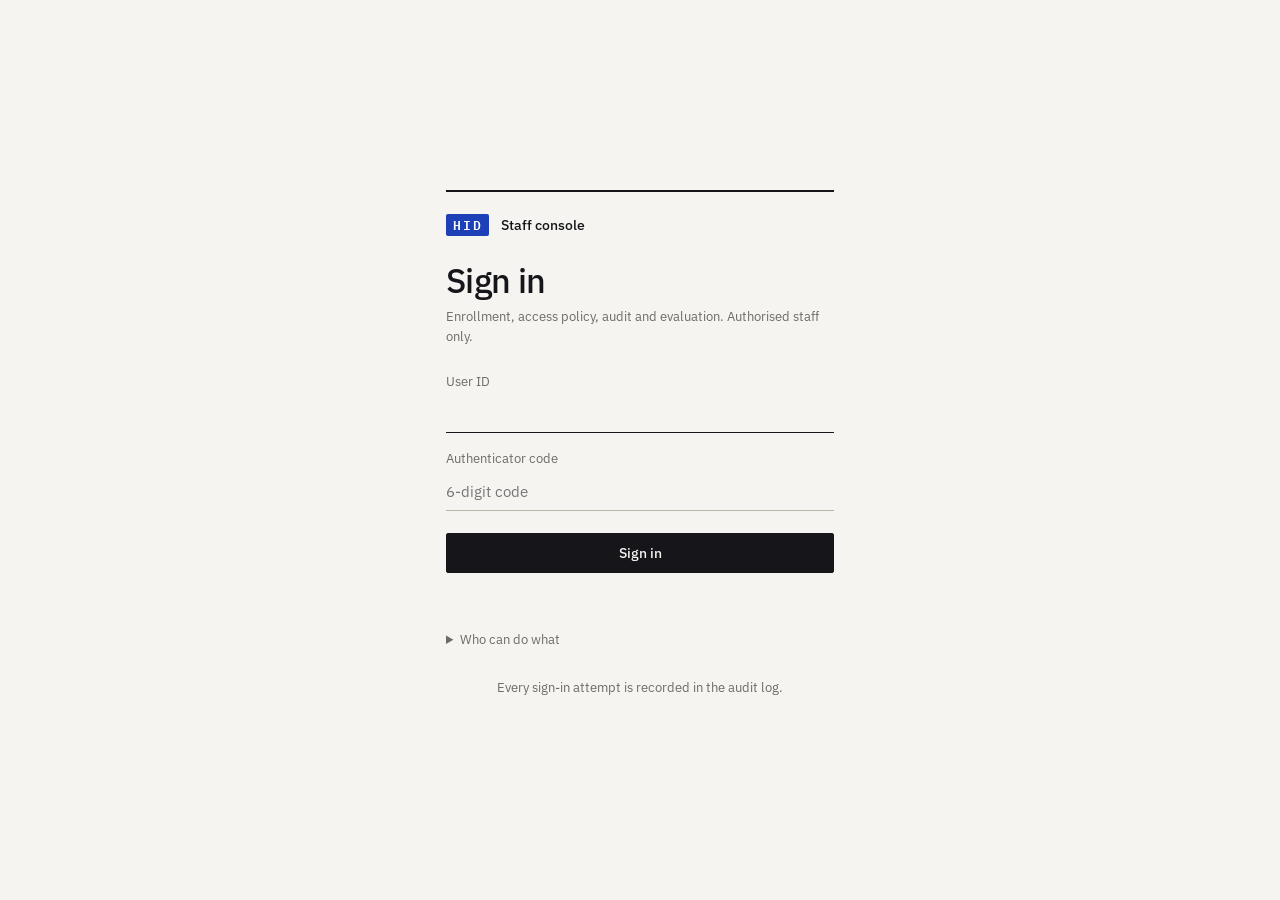
==== kiosk/console/index.html @ 8ae256bc "Split public kiosk and staff console - / is the kiosk only: recognition and the access decision, no " ====
<!doctype html>
<html lang="en">
<head>
  <meta charset="utf-8" />
  <meta name="viewport" content="width=device-width, initial-scale=1" />
  <title>HID Staff Console</title>
  <link rel="stylesheet" href="../styles.css" />
</head>
<body class="signin">
  <main class="signin-wrap">
    <div class="signin-card">
      <div class="row" style="gap:12px"><span class="logo">HID</span><span class="brand">Staff console</span></div>
      <h1>Sign in</h1>
      <p class="muted small" style="margin:0 0 26px">Enrollment, access policy, audit and evaluation. Authorised staff only.</p>
      <form id="form" class="stack">
        <label>User ID <input id="uid" required autocomplete="username" autofocus /></label>
        <label>Authenticator code <input id="code" required inputmode="numeric" maxlength="8" autocomplete="one-time-code" placeholder="6-digit code" /></label>
        <button type="submit" id="go">Sign in</button>
        <p class="small" id="msg" style="margin:0;min-height:1.2em"></p>
      </form>
      <div class="setup hidden" id="setup">
        <b>First-run setup</b>
        <p class="small" style="margin:6px 0 12px">No policy admin exists yet. Enroll yourself, scan the QR code with an authenticator app,
          and set your admin role to Policy admin. This closes as soon as one exists.</p>
        <a class="btn secondary-link" href="/console/enroll.html">Start setup</a>
      </div>
      <details class="small muted" style="margin-top:26px">
        <summary>Who can do what</summary>
        <table style="margin-top:10px">
          <tr><td>Policy admin</td><td>Everything, including editing the access schedule and granting roles</td></tr>
          <tr><td>Operator</td><td>Enroll people, record test clips, run the evaluation, kiosk demo controls</td></tr>
          <tr><td>Auditor</td><td>Read-only: audit log, access schedule, results</td></tr>
        </table>
      </details>
    </div>
    <p class="small muted signin-foot">Every sign-in attempt is recorded in the audit log.</p>
  </main>
  <script type="module">
    import { framesForm, getMe, homeFor, postForm } from "../common.js";
    const $ = (id) => document.getElementById(id);
    const next = new URLSearchParams(location.search).get("next");
    const dest = (me) => (next && next.startsWith("/console/") ? next : homeFor(me));

    const me = await getMe();
    if (me.user_id) location.replace(dest(me));
    $("setup").classList.toggle("hidden", !me.bootstrap);

    $("form").addEventListener("submit", async (e) => {
      e.preventDefault();
      $("go").disabled = true;
      try {
        const r = await postForm("/api/admin/login", framesForm([], { user_id: $("uid").value.trim(), code: $("code").value }));
        location.replace(dest(r));
      } catch (err) {
        $("msg").textContent = err.message;
        $("msg").style.color = "var(--deny)";
        $("code").value = "";
        $("code").focus();
      } finally {
        $("go").disabled = false;
      }
    });
  </script>
</body>
</html>
---- kiosk/styles.css ----
@import url("https://fonts.googleapis.com/css2?family=IBM+Plex+Mono:wght@400;500&family=IBM+Plex+Sans:wght@400;500;600&display=swap");

/* ---------- tokens ---------------------------------------------------------- */
:root {
  --paper: #f5f4f0;
  --paper-2: #ecebe5;
  --ink: #16161a;
  --muted: #6d6b64;
  --line: #d9d7cf;
  --line-strong: #b9b6ac;
  --accent: #1d3fb8;          /* HID blue, used sparingly */
  --allow: #1c7a4b;
  --verify: #a8670c;
  --deny: #b3261e;
  --viewfinder: #0d0d0f;
  --sans: "IBM Plex Sans", "Segoe UI", system-ui, sans-serif;
  --mono: "IBM Plex Mono", ui-monospace, "Cascadia Mono", Consolas, monospace;
  /* aliases used by page-specific styles */
  --bg: var(--paper); --panel: var(--paper); --panel-2: var(--paper-2); --text: var(--ink); --brand: var(--accent);
  color-scheme: light;
}
@media (prefers-color-scheme: dark) {
  :root:not([data-theme="light"]) {
    --paper: #121214; --paper-2: #1a1a1d; --ink: #ecebe6; --muted: #8f8d86;
    --line: #2a2a2e; --line-strong: #3b3b40; --accent: #7c97ff;
    --allow: #4fbf86; --verify: #e0a43c; --deny: #f0675d; --viewfinder: #000;
    color-scheme: dark;
  }
}

/* ---------- base ------------------------------------------------------------ */
* { box-sizing: border-box; }
html { -webkit-text-size-adjust: 100%; }
body {
  margin: 0; background: var(--paper); color: var(--ink);
  font: 400 15px/1.5 var(--sans); min-height: 100vh;
  -webkit-font-smoothing: antialiased;
}
a { color: inherit; }
code, .mono { font-family: var(--mono); font-size: .92em; }
::selection { background: var(--ink); color: var(--paper); }

/* ---------- header ---------------------------------------------------------- */
header {
  display: flex; align-items: center; gap: 14px;
  padding: 0 32px; height: 56px; border-bottom: 1px solid var(--line);
}
.logo {
  font: 600 13px/1 var(--mono); letter-spacing: .14em; color: #fff;
  background: var(--accent); padding: 5px 7px 4px; border-radius: 2px;
}
header h1 { font: 500 14px/1 var(--sans); margin: 0; color: var(--ink); }
header h1::before { content: "/"; color: var(--line-strong); margin-right: 12px; font-weight: 400; }
header nav { margin-left: auto; display: flex; gap: 28px; }
header nav a {
  text-decoration: none; color: var(--muted); font-size: 13.5px;
  padding: 18px 0 16px; border-bottom: 2px solid transparent;
}
header nav a:hover { color: var(--ink); }
header nav a.active { color: var(--ink); border-bottom-color: var(--ink); }

main { padding: 40px 32px 64px; max-width: 1240px; margin: 0 auto; }
.wide { padding: 0 32px 64px; max-width: 1240px; margin: 0 auto; }
.grid { display: grid; grid-template-columns: minmax(0, 1.55fr) minmax(300px, 1fr); gap: 56px; align-items: start; }
@media (max-width: 920px) {
  .grid { grid-template-columns: 1fr; gap: 32px; }
  header { padding: 0 16px; } header nav { gap: 16px; } main { padding: 24px 16px 48px; }
}

/* ---------- sections -------------------------------------------------------- */
.card { border-top: 1px solid var(--ink); padding: 14px 0 0; }
.card + .card { margin-top: 28px; }
.card h2, .eyebrow {
  font: 500 11.5px/1 var(--mono); letter-spacing: .12em; text-transform: uppercase;
  color: var(--muted); margin: 0 0 16px;
}
.stack { display: flex; flex-direction: column; gap: 16px; }
.row { display: flex; gap: 12px; align-items: center; flex-wrap: wrap; }
.muted { color: var(--muted); }
.small { font-size: 13px; }
.hidden { display: none !important; }

/* ---------- viewfinder ------------------------------------------------------ */
.cam {
  --c: rgba(255, 255, 255, .55);
  position: relative; overflow: hidden; background: var(--viewfinder);
  aspect-ratio: 4 / 3; border-radius: 2px;
}
.cam video { width: 100%; height: 100%; object-fit: cover; transform: scaleX(-1); display: block; }
.guide {
  position: absolute; top: 13%; bottom: 17%; left: 30%; right: 30%;
  --l: 26px; --w: 2px;
  background:
    linear-gradient(var(--c), var(--c)) top left / var(--l) var(--w),
    linear-gradient(var(--c), var(--c)) top left / var(--w) var(--l),
    linear-gradient(var(--c), var(--c)) top right / var(--l) var(--w),
    linear-gradient(var(--c), var(--c)) top right / var(--w) var(--l),
    linear-gradient(var(--c), var(--c)) bottom left / var(--l) var(--w),
    linear-gradient(var(--c), var(--c)) bottom left / var(--w) var(--l),
    linear-gradient(var(--c), var(--c)) bottom right / var(--l) var(--w),
    linear-gradient(var(--c), var(--c)) bottom right / var(--w) var(--l);
  background-repeat: no-repeat;
  transition: inset .25s ease;
}
.cam.capturing { --c: #fff; }
.cam.capturing .guide { top: 12%; bottom: 16%; left: 29%; right: 29%; }
.cam.allow { --c: #5fd394; }
.cam.verify { --c: #f0b44c; }
.cam.deny { --c: #ff6b61; }
.cam .banner {
  position: absolute; left: 16px; bottom: 14px; right: 16px;
  font: 500 12px/1.3 var(--mono); letter-spacing: .08em; text-transform: uppercase;
  color: rgba(255, 255, 255, .86); text-shadow: 0 1px 2px rgba(0, 0, 0, .6);
}
.cam .instruction {
  position: absolute; left: 0; right: 0; top: 0; display: none;
  padding: 14px 18px; background: var(--paper); color: var(--ink);
  font: 500 20px/1.2 var(--sans); border-bottom: 2px solid var(--verify);
}
.progress { position: absolute; left: 0; bottom: 0; height: 2px; width: 0; background: #fff; }

/* ---------- decision ------------------------------------------------------- */
.decision { border-top: 1px solid var(--ink); padding-top: 14px; min-height: 230px; }
.decision .big {
  font: 500 64px/1 var(--sans); letter-spacing: -.02em; margin: 6px 0 12px; color: var(--line-strong);
}
.decision.allow .big { color: var(--allow); }
.decision.verify .big { color: var(--verify); }
.decision.deny .big { color: var(--deny); }
.decision .why { color: var(--ink); font-size: 15px; margin: 0 0 22px; max-width: 34ch; }
.decision.idle .why { color: var(--muted); }
.readout { margin: 0; border-top: 1px solid var(--line); }
.readout > div {
  display: flex; justify-content: space-between; gap: 16px;
  padding: 9px 0; border-bottom: 1px solid var(--line); font-size: 14px;
}
.readout dt { color: var(--muted); }
.readout dd { margin: 0; font: 500 14px/1.5 var(--mono); text-align: right; }
.breakdown { font: 400 12px/1.4 var(--mono); color: var(--muted); margin: 10px 0 0; }

/* ---------- controls -------------------------------------------------------- */
button, .btn {
  font: 500 14px/1 var(--sans); cursor: pointer;
  background: var(--ink); color: var(--paper); border: 1px solid var(--ink);
  border-radius: 2px; padding: 12px 18px; transition: opacity .15s;
}
button:hover { opacity: .86; }
button.secondary { background: transparent; color: var(--ink); border-color: var(--line-strong); }
button.secondary:hover { border-color: var(--ink); opacity: 1; }
button:disabled { opacity: .4; cursor: default; }
button:focus-visible, input:focus-visible, select:focus-visible, a:focus-visible { outline: 2px solid var(--accent); outline-offset: 2px; }
kbd { font: 500 11px/1 var(--mono); padding: 3px 5px; border: 1px solid currentColor; border-radius: 2px; opacity: .65; margin-left: 8px; }

label { font-size: 12.5px; color: var(--muted); display: flex; flex-direction: column; gap: 6px; }
input, select {
  font: 400 15px/1.3 var(--sans); color: var(--ink); background: transparent;
  border: 0; border-bottom: 1px solid var(--line-strong); border-radius: 0; padding: 8px 0;
}
input:focus, select:focus { border-bottom-color: var(--ink); outline: none; }
select { padding-right: 18px; cursor: pointer; }
select option { background: var(--paper); color: var(--ink); }
.otp input { font: 500 30px/1 var(--mono); letter-spacing: .45em; text-align: center; padding: 12px 0; }

/* ---------- tables & meters --------------------------------------------------- */
table { width: 100%; border-collapse: collapse; font-size: 13.5px; font-variant-numeric: tabular-nums; }
th { text-align: left; font: 500 11px/1 var(--mono); letter-spacing: .1em; text-transform: uppercase; color: var(--muted); padding: 10px 8px 10px 0; border-bottom: 1px solid var(--ink); }
td { padding: 9px 8px 9px 0; border-bottom: 1px solid var(--line); vertical-align: top; }
.bar { height: 2px; background: var(--line); position: relative; min-width: 72px; margin-top: 9px; }
.bar > span { position: absolute; left: 0; top: 0; bottom: 0; }
td b { font-family: var(--mono); font-weight: 500; }
.pill { font: 500 11px/1 var(--mono); letter-spacing: .06em; text-transform: uppercase; }
.pill::before { content: ""; display: inline-block; width: 7px; height: 7px; margin-right: 6px; vertical-align: 0; }
.pill.ALLOW { color: var(--allow); } .pill.ALLOW::before { background: var(--allow); }
.pill.DENY { color: var(--deny); } .pill.DENY::before { background: var(--deny); }
.pill.REQUEST_VERIFICATION { color: var(--verify); } .pill.REQUEST_VERIFICATION::before { background: var(--verify); }

/* ---------- demo phone -------------------------------------------------------- */
.phone { border: 1px solid var(--line-strong); border-radius: 14px; padding: 14px; font-size: 14px; min-height: 80px; max-width: 320px; }
.phone .sms { border-left: 2px solid var(--accent); padding: 4px 0 4px 10px; margin-top: 8px; font-family: var(--mono); }

/* ---------- kiosk context bar --------------------------------------------------- */
.contextbar {
  display: flex; align-items: center; gap: 28px; flex-wrap: wrap;
  max-width: 1240px; margin: 0 auto; padding: 14px 32px; border-bottom: 1px solid var(--line);
}
.contextbar .spacer { flex: 1; }
label.inline { flex-direction: row; align-items: center; gap: 10px; }
label.inline input[type="datetime-local"] { font: 400 14px/1.2 var(--mono); padding: 4px 0; }
label.inline input:disabled { color: var(--muted); }
.check { display: inline-flex; align-items: center; gap: 6px; font-size: 12.5px; }
.check input { accent-color: var(--ink); }
.net { display: inline-flex; align-items: center; gap: 8px; font: 500 12px/1 var(--mono); letter-spacing: .04em; }
.net i { width: 8px; height: 8px; border-radius: 50%; background: var(--allow); display: inline-block; }
.net.off { color: var(--deny); }
.net.off i { background: var(--deny); animation: blink 1.2s steps(2, start) infinite; }
@keyframes blink { to { visibility: hidden; } }
.small-btn { padding: 8px 12px; font-size: 12.5px; }
@media (max-width: 920px) { .contextbar { padding: 12px 16px; gap: 14px; } }

/* ---------- policy matrix ----------------------------------------------------------- */
.matrix td, .matrix th { white-space: nowrap; }
.matrix td.win { font: 400 12.5px/1.5 var(--mono); }
.matrix td.none { color: var(--line-strong); }
.tag { font: 500 10.5px/1 var(--mono); letter-spacing: .08em; text-transform: uppercase; border: 1px solid currentColor; padding: 3px 5px; border-radius: 2px; }
.tag.high { color: var(--deny); }
.tag.std { color: var(--muted); }
.qr { width: 180px; height: 180px; background: #fff; padding: 6px; border: 1px solid var(--line); }
.qr svg { width: 100%; height: 100%; display: block; }
.verdict { font: 500 22px/1.2 var(--sans); }
.verdict.inside { color: var(--allow); } .verdict.grace { color: var(--verify); } .verdict.outside { color: var(--deny); }

/* ---------- guided enrollment ---------------------------------------------------- */
.posebar { position: relative; height: 14px; margin-top: -4px; }
.posebar::before { content: ""; position: absolute; left: 0; right: 0; top: 6px; height: 1px; background: var(--line-strong); }
.posebar .zone { position: absolute; top: 4px; height: 5px; background: var(--paper-2); border: 1px solid var(--line); }
.posebar .zone.l { left: 6%; width: 22%; } .posebar .zone.c { left: 41%; width: 18%; } .posebar .zone.r { right: 6%; width: 22%; }
.posebar i { position: absolute; top: 1px; width: 2px; height: 12px; background: var(--ink); left: 50%; transition: left .08s linear; }
.steps { counter-reset: step; list-style: none; display: flex; gap: 0; margin: 0; padding: 0; border-top: 1px solid var(--line); }
.steps li { flex: 1; padding: 10px 0 0; font: 500 12px/1.2 var(--mono); letter-spacing: .06em; text-transform: uppercase; color: var(--muted); counter-increment: step; }
.steps li::before { content: counter(step, decimal-leading-zero) "  "; color: var(--line-strong); }
.steps li.active { color: var(--ink); }
.steps li.done { color: var(--allow); }
.steps li.done::before { content: "\2713  "; color: var(--allow); }

/* ---------- record page label grid -------------------------------------------- */
.labels { display: grid; grid-template-columns: repeat(auto-fit, minmax(140px, 1fr)); gap: 8px; }
.labels button { text-align: left; padding: 14px 14px 12px; line-height: 1.25; }
.labels button .n { display: block; font: 400 12px/1 var(--mono); opacity: .7; margin-top: 8px; }

/* ---------- staff link in the nav --------------------------------------------- */
header nav a.staff { margin-left: 12px; padding-left: 16px; border-left: 1px solid var(--line); }

/* ---------- policy editing ------------------------------------------------------ */
input.win-in { font: 400 12.5px/1.4 var(--mono); width: 100%; min-width: 150px; padding: 4px 0; }
select.small-sel { font: 500 11px/1 var(--mono); padding: 2px 14px 2px 0; margin-left: 6px; }
#editBar button { padding: 8px 14px; font-size: 13px; }

/* ---------- console sign-in screen ---------------------------------------------------- */
body.signin { display: flex; min-height: 100vh; }
.signin-wrap { margin: auto; width: 100%; max-width: 420px; padding: 40px 16px; }
.signin-card { border-top: 2px solid var(--ink); padding-top: 22px; }
.signin-card h1 { font: 500 34px/1.1 var(--sans); letter-spacing: -.02em; margin: 26px 0 8px; }
.signin-card .brand { font: 500 14px/1 var(--sans); }
.signin-card button[type="submit"] { width: 100%; margin-top: 6px; }
.signin-card .setup { margin-top: 26px; border-left: 2px solid var(--verify); padding: 4px 0 4px 14px; }
.signin-foot { text-align: center; margin-top: 28px; }
a.secondary-link { background: transparent; color: var(--ink); border: 1px solid var(--line-strong); text-decoration: none; display: inline-block; }
header nav .navsep { flex: 0 0 1px; align-self: stretch; margin: 14px 4px; background: var(--line); }
header nav .who { font: 500 12px/1 var(--mono); color: var(--muted); align-self: center; }
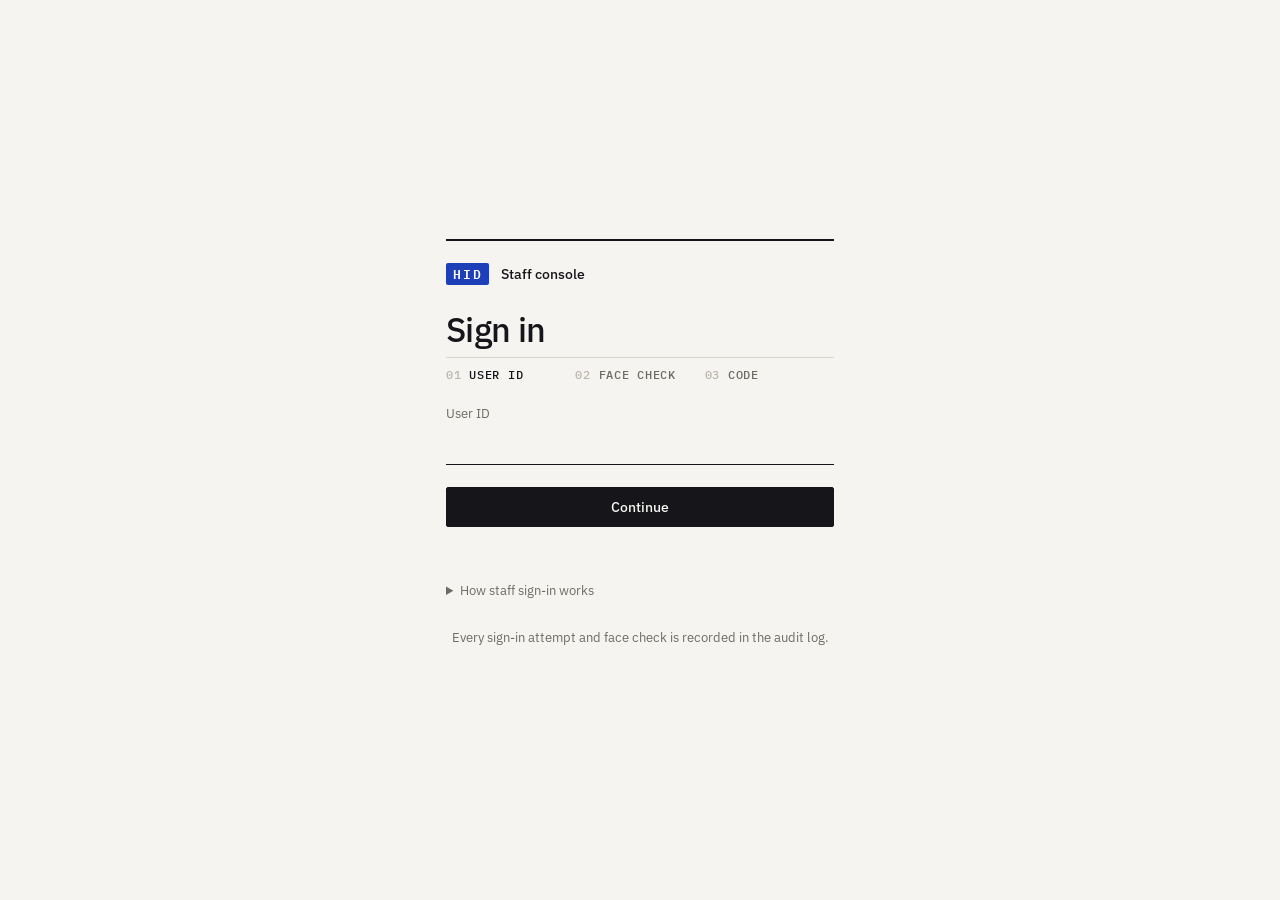
==== commit b649c34e: "Face sign-in for the staff console, kiosk console button - Console sign-in: user ID, then a live fac" ====
--- a/kiosk/console/index.html
+++ b/kiosk/console/index.html
@@ -11,13 +11,36 @@
     <div class="signin-card">
       <div class="row" style="gap:12px"><span class="logo">HID</span><span class="brand">Staff console</span></div>
       <h1>Sign in</h1>
-      <p class="muted small" style="margin:0 0 26px">Enrollment, access policy, audit and evaluation. Authorised staff only.</p>
-      <form id="form" class="stack">
+      <ol class="steps" id="steps" style="margin:0 0 22px">
+        <li data-k="id" class="active">User ID</li><li data-k="face">Face check</li><li data-k="code">Code</li>
+      </ol>
+
+      <!-- step 1 -->
+      <form id="idForm" class="stack">
         <label>User ID <input id="uid" required autocomplete="username" autofocus /></label>
+        <button type="submit">Continue</button>
+      </form>
+
+      <!-- step 2 -->
+      <div id="faceStep" class="stack hidden">
+        <div class="cam small-cam" id="cam"><video id="video" playsinline muted></video><div class="guide"></div>
+          <div class="banner" id="banner">Starting camera</div><div class="progress" id="progress"></div></div>
+        <p class="small" id="faceMsg" style="margin:0;min-height:1.2em"></p>
+        <div class="row" style="justify-content:space-between">
+          <button class="secondary hidden" id="retry">Try again</button>
+          <a href="#" class="small muted" id="useRecovery">Can't use the camera? Use a recovery code</a>
+        </div>
+      </div>
+
+      <!-- step 3 -->
+      <form id="codeForm" class="stack hidden">
+        <p class="small" id="factor" style="margin:0"></p>
+        <label class="hidden" id="recoveryLabel">Recovery code <input id="recovery" autocomplete="off" placeholder="xxxxxx-xxxxxx" /></label>
         <label>Authenticator code <input id="code" required inputmode="numeric" maxlength="8" autocomplete="one-time-code" placeholder="6-digit code" /></label>
         <button type="submit" id="go">Sign in</button>
-        <p class="small" id="msg" style="margin:0;min-height:1.2em"></p>
       </form>
+      <p class="small" id="msg" style="margin:12px 0 0;min-height:1.2em"></p>
+
       <div class="setup hidden" id="setup">
         <b>First-run setup</b>
         <p class="small" style="margin:6px 0 12px">No policy admin exists yet. Enroll yourself, scan the QR code with an authenticator app,
@@ -25,7 +48,10 @@
         <a class="btn secondary-link" href="/console/enroll.html">Start setup</a>
       </div>
       <details class="small muted" style="margin-top:26px">
-        <summary>Who can do what</summary>
+        <summary>How staff sign-in works</summary>
+        <p>Three factors: your user ID, a live face check (liveness with a random blink or head-turn cue, matched only
+          against you), and a code from your authenticator app. Policy edits and role changes ask for a fresh face check.
+          Recovery codes replace the face check once each, if a webcam fails.</p>
         <table style="margin-top:10px">
           <tr><td>Policy admin</td><td>Everything, including editing the access schedule and granting roles</td></tr>
           <tr><td>Operator</td><td>Enroll people, record test clips, run the evaluation, kiosk demo controls</td></tr>
@@ -33,29 +59,91 @@
         </table>
       </details>
     </div>
-    <p class="small muted signin-foot">Every sign-in attempt is recorded in the audit log.</p>
+    <p class="small muted signin-foot">Every sign-in attempt and face check is recorded in the audit log.</p>
   </main>
   <script type="module">
-    import { framesForm, getMe, homeFor, postForm } from "../common.js";
+    import { faceCheck, framesForm, getMe, homeFor, postForm, startCamera } from "../common.js";
     const $ = (id) => document.getElementById(id);
     const next = new URLSearchParams(location.search).get("next");
     const dest = (me) => (next && next.startsWith("/console/") ? next : homeFor(me));
+    let userId = "", faceToken = "", stream = null;
 
     const me = await getMe();
     if (me.user_id) location.replace(dest(me));
     $("setup").classList.toggle("hidden", !me.bootstrap);
 
-    $("form").addEventListener("submit", async (e) => {
+    function step(k) {
+      const order = ["id", "face", "code"];
+      document.querySelectorAll("#steps li").forEach((li) => {
+        const i = order.indexOf(li.dataset.k), j = order.indexOf(k);
+        li.className = i < j ? "done" : i === j ? "active" : "";
+      });
+      $("idForm").classList.toggle("hidden", k !== "id");
+      $("faceStep").classList.toggle("hidden", k !== "face");
+      $("codeForm").classList.toggle("hidden", k !== "code");
+    }
+    const stopCamera = () => { stream?.getTracks().forEach((t) => t.stop()); stream = null; };
+
+    async function runFace() {
+      $("retry").classList.add("hidden");
+      $("faceMsg").textContent = "";
+      try {
+        stream ??= await startCamera($("video"), 640);
+        $("banner").textContent = "Look at the camera";
+        await new Promise((r) => setTimeout(r, 800));
+        const r = await faceCheck(userId, $("video"), {
+          say: (t) => ($("banner").textContent = t),
+          progress: (p) => ($("progress").style.width = `${p * 100}%`),
+          state: (c) => ($("cam").className = `cam small-cam ${c || ""}`),
+        });
+        if (r.ok) {
+          faceToken = r.face_token;
+          stopCamera();
+          $("factor").textContent = "Face verified. Now enter the code from your authenticator app.";
+          step("code");
+          $("code").focus();
+        } else {
+          $("faceMsg").textContent = r.reasons.join(". ");
+          $("faceMsg").style.color = "var(--deny)";
+          $("retry").classList.remove("hidden");
+        }
+      } catch (e) {
+        $("faceMsg").textContent = `Camera or check failed: ${e.message}`;
+        $("faceMsg").style.color = "var(--deny)";
+        $("retry").classList.remove("hidden");
+      }
+    }
+
+    $("idForm").addEventListener("submit", (e) => {
+      e.preventDefault();
+      userId = $("uid").value.trim();
+      if (!userId) return;
+      $("msg").textContent = "";
+      step("face");
+      runFace();
+    });
+    $("retry").addEventListener("click", runFace);
+    $("useRecovery").addEventListener("click", (e) => {
+      e.preventDefault();
+      stopCamera();
+      faceToken = "";
+      $("recoveryLabel").classList.remove("hidden");
+      $("factor").textContent = "Using a one-time recovery code instead of the face check.";
+      step("code");
+      $("recovery").focus();
+    });
+    $("codeForm").addEventListener("submit", async (e) => {
       e.preventDefault();
       $("go").disabled = true;
       try {
-        const r = await postForm("/api/admin/login", framesForm([], { user_id: $("uid").value.trim(), code: $("code").value }));
+        const r = await postForm("/api/admin/login", framesForm([], {
+          user_id: userId, code: $("code").value, face_token: faceToken, recovery_code: $("recovery").value }));
         location.replace(dest(r));
       } catch (err) {
         $("msg").textContent = err.message;
         $("msg").style.color = "var(--deny)";
         $("code").value = "";
-        $("code").focus();
+        if (faceToken) { faceToken = ""; step("face"); runFace(); }  // a face token is single-use
       } finally {
         $("go").disabled = false;
       }
--- a/kiosk/styles.css
+++ b/kiosk/styles.css
@@ -247,3 +247,17 @@
 a.secondary-link { background: transparent; color: var(--ink); border: 1px solid var(--line-strong); text-decoration: none; display: inline-block; }
 header nav .navsep { flex: 0 0 1px; align-self: stretch; margin: 14px 4px; background: var(--line); }
 header nav .who { font: 500 12px/1 var(--mono); color: var(--muted); align-self: center; }
+
+/* ---------- kiosk console button ------------------------------------------------------ */
+header nav a.console-btn {
+  align-self: center; padding: 7px 12px; border: 1px solid var(--line-strong); border-radius: 2px;
+  color: var(--ink); font: 500 12.5px/1 var(--sans);
+}
+header nav a.console-btn:hover { border-color: var(--ink); }
+
+/* ---------- modal + face check ---------------------------------------------------------- */
+.modal { position: fixed; inset: 0; background: rgba(10, 10, 12, .55); display: flex; align-items: center; justify-content: center; z-index: 50; padding: 16px; }
+.modal-box { background: var(--paper); border-top: 2px solid var(--ink); padding: 20px 22px; width: 100%; max-width: 440px; }
+.modal-box h2 { font: 500 20px/1.2 var(--sans); margin: 0 0 8px; }
+.small-cam { aspect-ratio: 4 / 3; }
+pre.codes { font: 500 15px/1.8 var(--mono); background: var(--paper-2); padding: 12px 16px; margin: 0; columns: 2; }
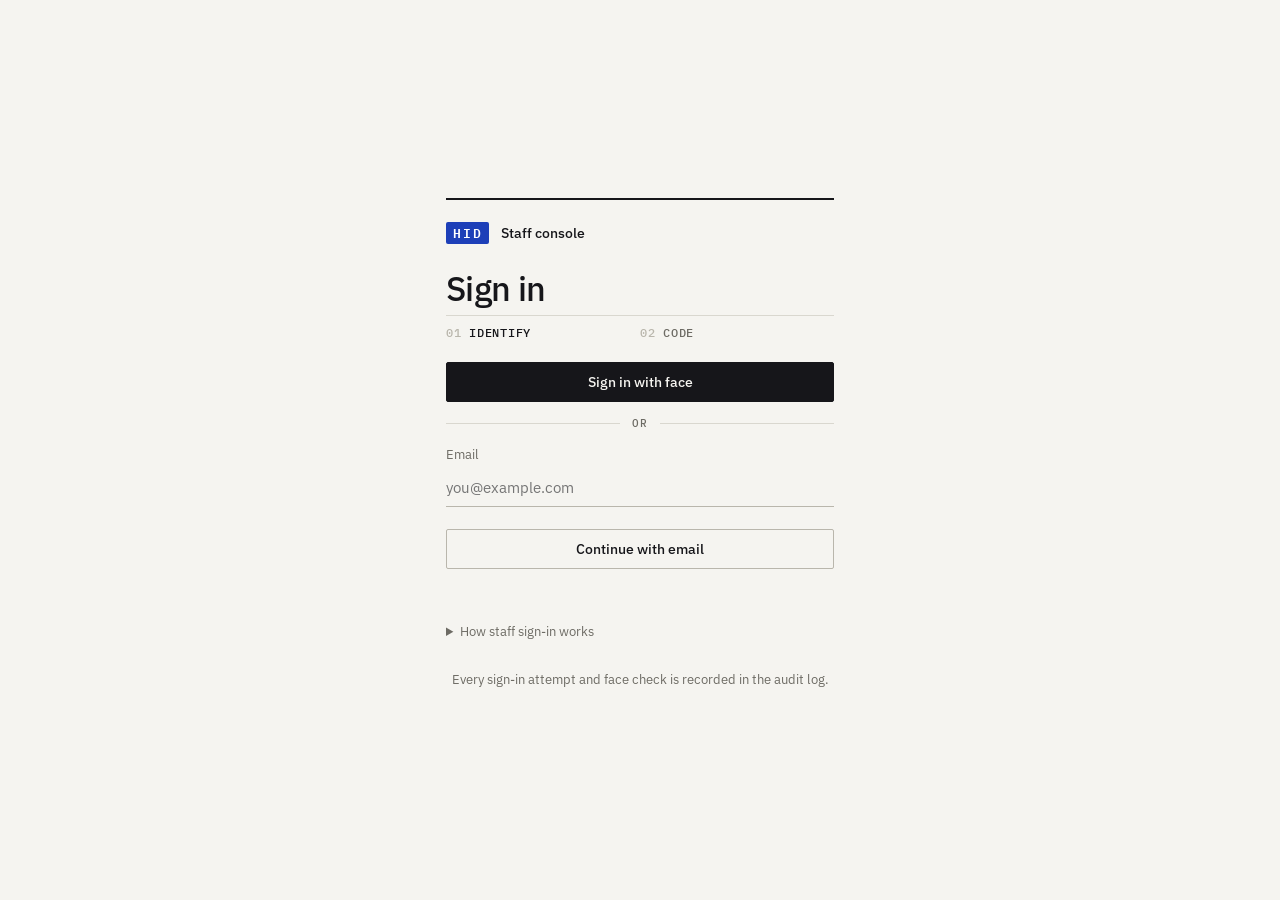
==== commit d193fb7c: "Staff sign-in by face or email, then authenticator code - Step 1: identify with a live face check (r" ====
--- a/kiosk/console/index.html
+++ b/kiosk/console/index.html
@@ -12,32 +12,36 @@
       <div class="row" style="gap:12px"><span class="logo">HID</span><span class="brand">Staff console</span></div>
       <h1>Sign in</h1>
       <ol class="steps" id="steps" style="margin:0 0 22px">
-        <li data-k="id" class="active">User ID</li><li data-k="face">Face check</li><li data-k="code">Code</li>
+        <li data-k="who" class="active">Identify</li><li data-k="code">Code</li>
       </ol>
 
-      <!-- step 1 -->
-      <form id="idForm" class="stack">
-        <label>User ID <input id="uid" required autocomplete="username" autofocus /></label>
-        <button type="submit">Continue</button>
-      </form>
+      <!-- step 1: face OR user ID -->
+      <div id="whoStep" class="stack">
+        <button id="faceBtn">Sign in with face</button>
+        <div class="or"><span>or</span></div>
+        <form id="idForm" class="stack">
+          <label>Email <input id="uid" type="email" required autocomplete="email" placeholder="you@example.com" /></label>
+          <button type="submit" class="secondary">Continue with email</button>
+        </form>
+      </div>
 
-      <!-- step 2 -->
+      <!-- face check (inside step 1) -->
       <div id="faceStep" class="stack hidden">
         <div class="cam small-cam" id="cam"><video id="video" playsinline muted></video><div class="guide"></div>
           <div class="banner" id="banner">Starting camera</div><div class="progress" id="progress"></div></div>
         <p class="small" id="faceMsg" style="margin:0;min-height:1.2em"></p>
         <div class="row" style="justify-content:space-between">
           <button class="secondary hidden" id="retry">Try again</button>
-          <a href="#" class="small muted" id="useRecovery">Can't use the camera? Use a recovery code</a>
+          <a href="#" class="small muted" id="useId">Use my email instead</a>
         </div>
       </div>
 
-      <!-- step 3 -->
+      <!-- step 2: authenticator code -->
       <form id="codeForm" class="stack hidden">
         <p class="small" id="factor" style="margin:0"></p>
-        <label class="hidden" id="recoveryLabel">Recovery code <input id="recovery" autocomplete="off" placeholder="xxxxxx-xxxxxx" /></label>
         <label>Authenticator code <input id="code" required inputmode="numeric" maxlength="8" autocomplete="one-time-code" placeholder="6-digit code" /></label>
         <button type="submit" id="go">Sign in</button>
+        <a href="#" class="small muted" id="back">Not you? Start again</a>
       </form>
       <p class="small" id="msg" style="margin:12px 0 0;min-height:1.2em"></p>
 
@@ -49,9 +53,9 @@
       </div>
       <details class="small muted" style="margin-top:26px">
         <summary>How staff sign-in works</summary>
-        <p>Three factors: your user ID, a live face check (liveness with a random blink or head-turn cue, matched only
-          against you), and a code from your authenticator app. Policy edits and role changes ask for a fresh face check.
-          Recovery codes replace the face check once each, if a webcam fails.</p>
+        <p>Identify yourself with a live face check (liveness plus a random blink or head-turn cue, recognised only among staff)
+          or with your email, then enter the code from your authenticator app. Policy edits and role changes always ask for a
+          fresh face check (or a one-time recovery code if the webcam fails).</p>
         <table style="margin-top:10px">
           <tr><td>Policy admin</td><td>Everything, including editing the access schedule and granting roles</td></tr>
           <tr><td>Operator</td><td>Enroll people, record test clips, run the evaluation, kiosk demo controls</td></tr>
@@ -62,7 +66,7 @@
     <p class="small muted signin-foot">Every sign-in attempt and face check is recorded in the audit log.</p>
   </main>
   <script type="module">
-    import { faceCheck, framesForm, getMe, homeFor, postForm, startCamera } from "../common.js";
+    import { esc, faceCheck, framesForm, getMe, homeFor, postForm, startCamera } from "../common.js";
     const $ = (id) => document.getElementById(id);
     const next = new URLSearchParams(location.search).get("next");
     const dest = (me) => (next && next.startsWith("/console/") ? next : homeFor(me));
@@ -72,36 +76,41 @@
     if (me.user_id) location.replace(dest(me));
     $("setup").classList.toggle("hidden", !me.bootstrap);
 
-    function step(k) {
-      const order = ["id", "face", "code"];
+    function step(k) {  // "who" | "face" | "code"
       document.querySelectorAll("#steps li").forEach((li) => {
-        const i = order.indexOf(li.dataset.k), j = order.indexOf(k);
-        li.className = i < j ? "done" : i === j ? "active" : "";
+        li.className = li.dataset.k === "who" ? (k === "code" ? "done" : "active") : (k === "code" ? "active" : "");
       });
-      $("idForm").classList.toggle("hidden", k !== "id");
+      $("whoStep").classList.toggle("hidden", k !== "who");
       $("faceStep").classList.toggle("hidden", k !== "face");
       $("codeForm").classList.toggle("hidden", k !== "code");
+      $("msg").textContent = "";
     }
     const stopCamera = () => { stream?.getTracks().forEach((t) => t.stop()); stream = null; };
+    function toCode(text) {
+      stopCamera();
+      $("factor").innerHTML = text;
+      step("code");
+      $("code").value = "";
+      $("code").focus();
+    }
 
     async function runFace() {
+      step("face");
       $("retry").classList.add("hidden");
       $("faceMsg").textContent = "";
       try {
         stream ??= await startCamera($("video"), 640);
         $("banner").textContent = "Look at the camera";
         await new Promise((r) => setTimeout(r, 800));
-        const r = await faceCheck(userId, $("video"), {
+        const r = await faceCheck("", $("video"), {
           say: (t) => ($("banner").textContent = t),
           progress: (p) => ($("progress").style.width = `${p * 100}%`),
           state: (c) => ($("cam").className = `cam small-cam ${c || ""}`),
         });
         if (r.ok) {
+          userId = r.user_id;
           faceToken = r.face_token;
-          stopCamera();
-          $("factor").textContent = "Face verified. Now enter the code from your authenticator app.";
-          step("code");
-          $("code").focus();
+          toCode(`Recognised as <b>${esc(r.name)}</b> · ${esc(r.role_name || "staff")}. Now enter the code from your authenticator app.`);
         } else {
           $("faceMsg").textContent = r.reasons.join(". ");
           $("faceMsg").style.color = "var(--deny)";
@@ -114,36 +123,27 @@
       }
     }
 
+    $("faceBtn").addEventListener("click", runFace);
+    $("retry").addEventListener("click", runFace);
+    $("useId").addEventListener("click", (e) => { e.preventDefault(); stopCamera(); step("who"); $("uid").focus(); });
+    $("back").addEventListener("click", (e) => { e.preventDefault(); userId = ""; faceToken = ""; step("who"); });
     $("idForm").addEventListener("submit", (e) => {
       e.preventDefault();
       userId = $("uid").value.trim();
-      if (!userId) return;
-      $("msg").textContent = "";
-      step("face");
-      runFace();
-    });
-    $("retry").addEventListener("click", runFace);
-    $("useRecovery").addEventListener("click", (e) => {
-      e.preventDefault();
-      stopCamera();
       faceToken = "";
-      $("recoveryLabel").classList.remove("hidden");
-      $("factor").textContent = "Using a one-time recovery code instead of the face check.";
-      step("code");
-      $("recovery").focus();
+      if (userId) toCode(`Signing in as <b>${esc(userId)}</b>. Enter the code from your authenticator app.`);  // email
     });
     $("codeForm").addEventListener("submit", async (e) => {
       e.preventDefault();
       $("go").disabled = true;
       try {
-        const r = await postForm("/api/admin/login", framesForm([], {
-          user_id: userId, code: $("code").value, face_token: faceToken, recovery_code: $("recovery").value }));
+        const r = await postForm("/api/admin/login", framesForm([], { user_id: userId, code: $("code").value, face_token: faceToken }));
         location.replace(dest(r));
       } catch (err) {
+        $("code").value = "";
+        if (faceToken) { faceToken = ""; userId = ""; step("who"); }  // face tokens are single-use
         $("msg").textContent = err.message;
         $("msg").style.color = "var(--deny)";
-        $("code").value = "";
-        if (faceToken) { faceToken = ""; step("face"); runFace(); }  // a face token is single-use
       } finally {
         $("go").disabled = false;
       }
--- a/kiosk/styles.css
+++ b/kiosk/styles.css
@@ -261,3 +261,7 @@
 .modal-box h2 { font: 500 20px/1.2 var(--sans); margin: 0 0 8px; }
 .small-cam { aspect-ratio: 4 / 3; }
 pre.codes { font: 500 15px/1.8 var(--mono); background: var(--paper-2); padding: 12px 16px; margin: 0; columns: 2; }
+
+/* ---------- sign-in "or" divider ------------------------------------------------------- */
+.or { display: flex; align-items: center; gap: 12px; color: var(--muted); font: 500 11px/1 var(--mono); letter-spacing: .1em; text-transform: uppercase; }
+.or::before, .or::after { content: ""; flex: 1; height: 1px; background: var(--line); }
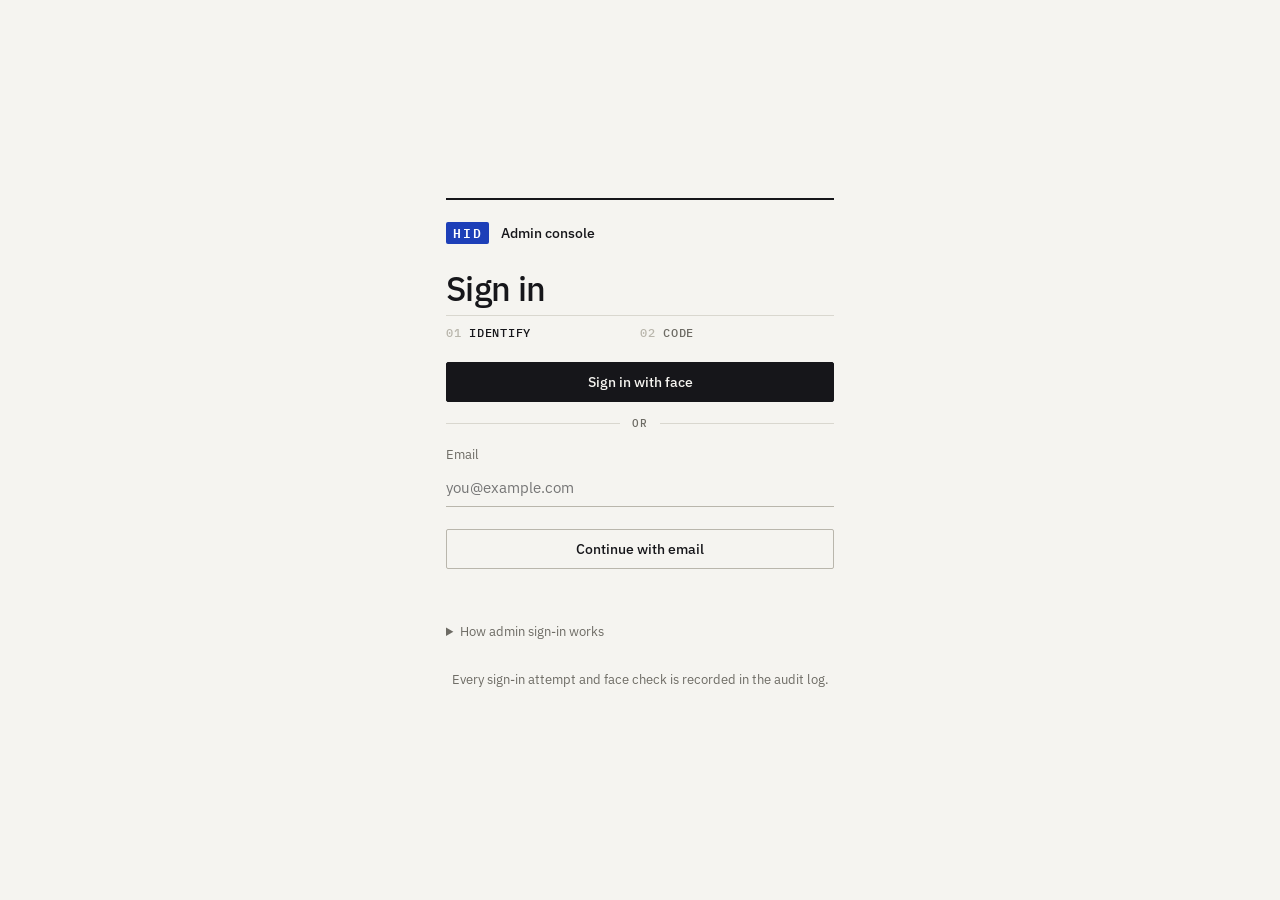
==== commit 363faa27: "Single admin role, duplicate checks at enrollment - Console roles merged into one built-in access ro" ====
--- a/kiosk/console/index.html
+++ b/kiosk/console/index.html
@@ -3,13 +3,13 @@
 <head>
   <meta charset="utf-8" />
   <meta name="viewport" content="width=device-width, initial-scale=1" />
-  <title>HID Staff Console</title>
+  <title>HID Admin Console</title>
   <link rel="stylesheet" href="../styles.css" />
 </head>
 <body class="signin">
   <main class="signin-wrap">
     <div class="signin-card">
-      <div class="row" style="gap:12px"><span class="logo">HID</span><span class="brand">Staff console</span></div>
+      <div class="row" style="gap:12px"><span class="logo">HID</span><span class="brand">Admin console</span></div>
       <h1>Sign in</h1>
       <ol class="steps" id="steps" style="margin:0 0 22px">
         <li data-k="who" class="active">Identify</li><li data-k="code">Code</li>
@@ -47,20 +47,18 @@
 
       <div class="setup hidden" id="setup">
         <b>First-run setup</b>
-        <p class="small" style="margin:6px 0 12px">No policy admin exists yet. Enroll yourself, scan the QR code with an authenticator app,
-          and set your admin role to Policy admin. This closes as soon as one exists.</p>
+        <p class="small" style="margin:6px 0 12px">No admin exists yet. Enroll yourself with the role Admin and your email, then scan
+          the QR code with an authenticator app. This closes as soon as one admin exists; after that only admins can add people.</p>
         <a class="btn secondary-link" href="/console/enroll.html">Start setup</a>
       </div>
       <details class="small muted" style="margin-top:26px">
-        <summary>How staff sign-in works</summary>
-        <p>Identify yourself with a live face check (liveness plus a random blink or head-turn cue, recognised only among staff)
-          or with your email, then enter the code from your authenticator app. Policy edits and role changes always ask for a
-          fresh face check (or a one-time recovery code if the webcam fails).</p>
-        <table style="margin-top:10px">
-          <tr><td>Policy admin</td><td>Everything, including editing the access schedule and granting roles</td></tr>
-          <tr><td>Operator</td><td>Enroll people, record test clips, run the evaluation, kiosk demo controls</td></tr>
-          <tr><td>Auditor</td><td>Read-only: audit log, access schedule, results</td></tr>
-        </table>
+        <summary>How admin sign-in works</summary>
+        <p>The console is for people with the Admin role. Admins can open every door at any time and do everything here:
+          enroll people, edit the access schedule, read the audit log, record clips and run the evaluation. Students, staff,
+          contractors and visitors only use the kiosk.</p>
+        <p>Identify yourself with a live face check (liveness plus a random blink or head-turn cue, recognised only among admins)
+          or with your email, then enter the code from your authenticator app. Schedule edits and adding or removing an admin
+          always ask for a fresh face check (or a one-time recovery code if the webcam fails).</p>
       </details>
     </div>
     <p class="small muted signin-foot">Every sign-in attempt and face check is recorded in the audit log.</p>
@@ -110,7 +108,7 @@
         if (r.ok) {
           userId = r.user_id;
           faceToken = r.face_token;
-          toCode(`Recognised as <b>${esc(r.name)}</b> · ${esc(r.role_name || "staff")}. Now enter the code from your authenticator app.`);
+          toCode(`Recognised as <b>${esc(r.name)}</b> · ${esc(r.role_name || "Admin")}. Now enter the code from your authenticator app.`);
         } else {
           $("faceMsg").textContent = r.reasons.join(". ");
           $("faceMsg").style.color = "var(--deny)";
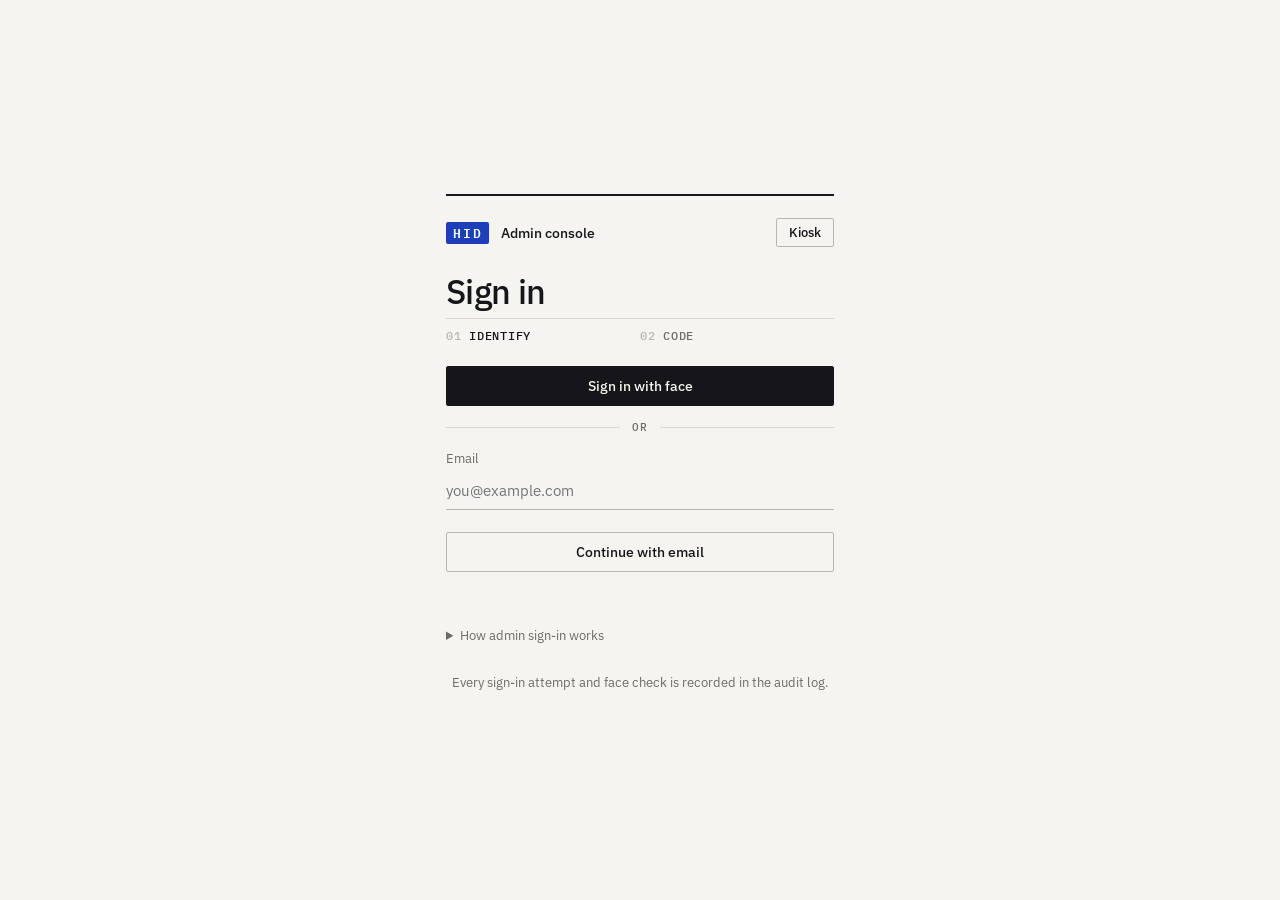
==== commit 4241d861: "Kiosk button in the admin console Every console page header and the sign-in screen get a Kiosk butto" ====
--- a/kiosk/console/index.html
+++ b/kiosk/console/index.html
@@ -9,7 +9,8 @@
 <body class="signin">
   <main class="signin-wrap">
     <div class="signin-card">
-      <div class="row" style="gap:12px"><span class="logo">HID</span><span class="brand">Admin console</span></div>
+      <div class="row" style="gap:12px"><span class="logo">HID</span><span class="brand">Admin console</span>
+        <a class="kiosk-btn" href="/">Kiosk</a></div>
       <h1>Sign in</h1>
       <ol class="steps" id="steps" style="margin:0 0 22px">
         <li data-k="who" class="active">Identify</li><li data-k="code">Code</li>
--- a/kiosk/styles.css
+++ b/kiosk/styles.css
@@ -254,6 +254,12 @@
   color: var(--ink); font: 500 12.5px/1 var(--sans);
 }
 header nav a.console-btn:hover { border-color: var(--ink); }
+/* console -> kiosk, same look */
+.signin-card a.kiosk-btn {
+  margin-left: auto; padding: 7px 12px; border: 1px solid var(--line-strong); border-radius: 2px;
+  color: var(--ink); font: 500 12.5px/1 var(--sans); text-decoration: none;
+}
+.signin-card a.kiosk-btn:hover { border-color: var(--ink); }
 
 /* ---------- modal + face check ---------------------------------------------------------- */
 .modal { position: fixed; inset: 0; background: rgba(10, 10, 12, .55); display: flex; align-items: center; justify-content: center; z-index: 50; padding: 16px; }
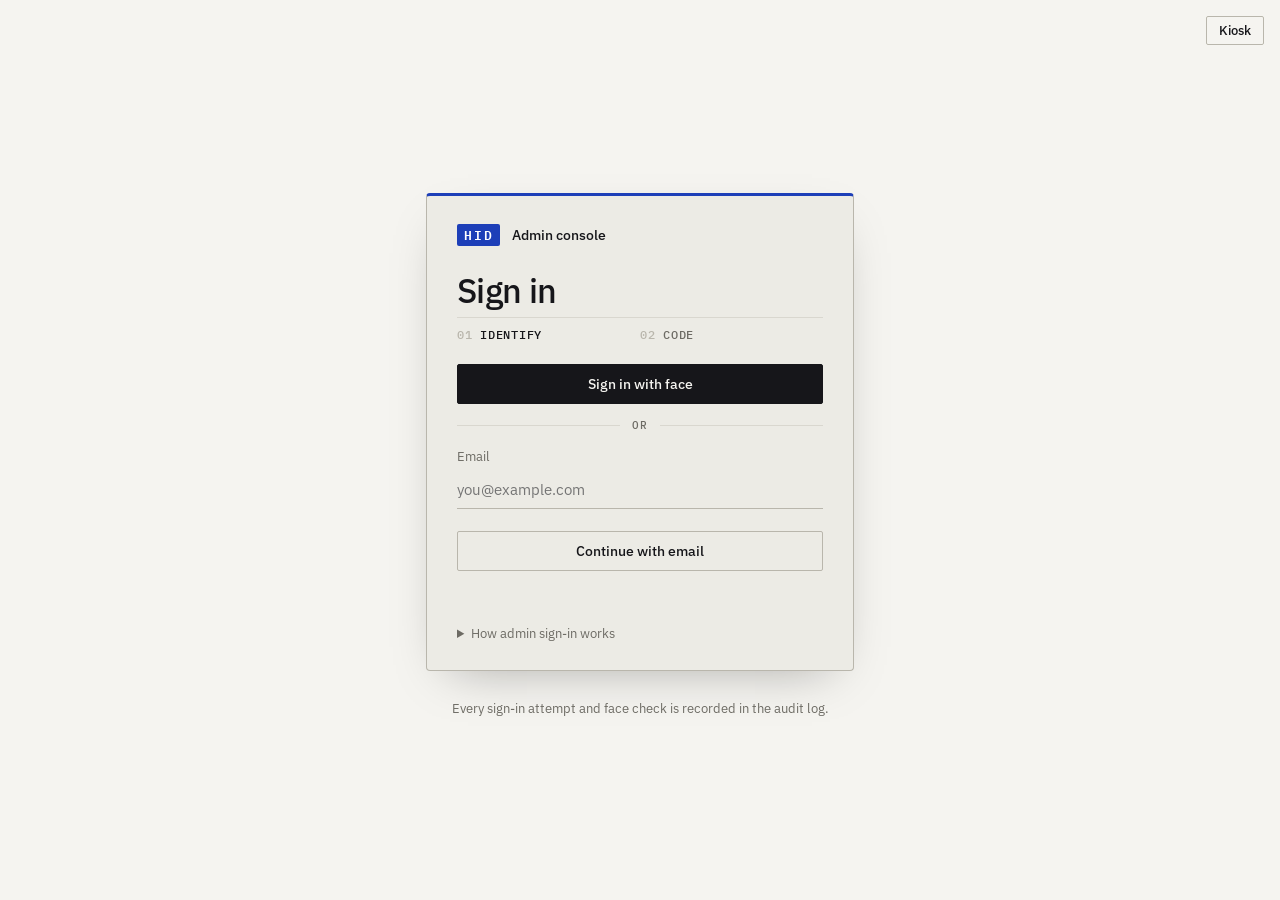
==== commit 067556b1: "Boxed sign-in panel, Kiosk button top right The console sign-in form sits in a raised panel with an " ====
--- a/kiosk/console/index.html
+++ b/kiosk/console/index.html
@@ -7,10 +7,10 @@
   <link rel="stylesheet" href="../styles.css" />
 </head>
 <body class="signin">
+  <a class="kiosk-btn" href="/">Kiosk</a>
   <main class="signin-wrap">
     <div class="signin-card">
-      <div class="row" style="gap:12px"><span class="logo">HID</span><span class="brand">Admin console</span>
-        <a class="kiosk-btn" href="/">Kiosk</a></div>
+      <div class="row" style="gap:12px"><span class="logo">HID</span><span class="brand">Admin console</span></div>
       <h1>Sign in</h1>
       <ol class="steps" id="steps" style="margin:0 0 22px">
         <li data-k="who" class="active">Identify</li><li data-k="code">Code</li>
--- a/kiosk/styles.css
+++ b/kiosk/styles.css
@@ -237,8 +237,12 @@
 
 /* ---------- console sign-in screen ---------------------------------------------------- */
 body.signin { display: flex; min-height: 100vh; }
-.signin-wrap { margin: auto; width: 100%; max-width: 420px; padding: 40px 16px; }
-.signin-card { border-top: 2px solid var(--ink); padding-top: 22px; }
+.signin-wrap { margin: auto; width: 100%; max-width: 460px; padding: 64px 16px 40px; }
+.signin-card {
+  background: var(--paper-2); border: 1px solid var(--line-strong); border-top: 3px solid var(--accent);
+  border-radius: 4px; padding: 28px 30px 26px; box-shadow: 0 18px 50px -24px rgba(0, 0, 0, .35);
+}
+@media (max-width: 480px) { .signin-card { padding: 22px 18px 20px; } }
 .signin-card h1 { font: 500 34px/1.1 var(--sans); letter-spacing: -.02em; margin: 26px 0 8px; }
 .signin-card .brand { font: 500 14px/1 var(--sans); }
 .signin-card button[type="submit"] { width: 100%; margin-top: 6px; }
@@ -255,11 +259,11 @@
 }
 header nav a.console-btn:hover { border-color: var(--ink); }
 /* console -> kiosk, same look */
-.signin-card a.kiosk-btn {
-  margin-left: auto; padding: 7px 12px; border: 1px solid var(--line-strong); border-radius: 2px;
-  color: var(--ink); font: 500 12.5px/1 var(--sans); text-decoration: none;
-}
-.signin-card a.kiosk-btn:hover { border-color: var(--ink); }
+body.signin a.kiosk-btn {
+  position: fixed; top: 16px; right: 16px; z-index: 5; padding: 7px 12px; border: 1px solid var(--line-strong);
+  border-radius: 2px; color: var(--ink); font: 500 12.5px/1 var(--sans); text-decoration: none; background: var(--paper);
+}
+body.signin a.kiosk-btn:hover { border-color: var(--ink); }
 
 /* ---------- modal + face check ---------------------------------------------------------- */
 .modal { position: fixed; inset: 0; background: rgba(10, 10, 12, .55); display: flex; align-items: center; justify-content: center; z-index: 50; padding: 16px; }
